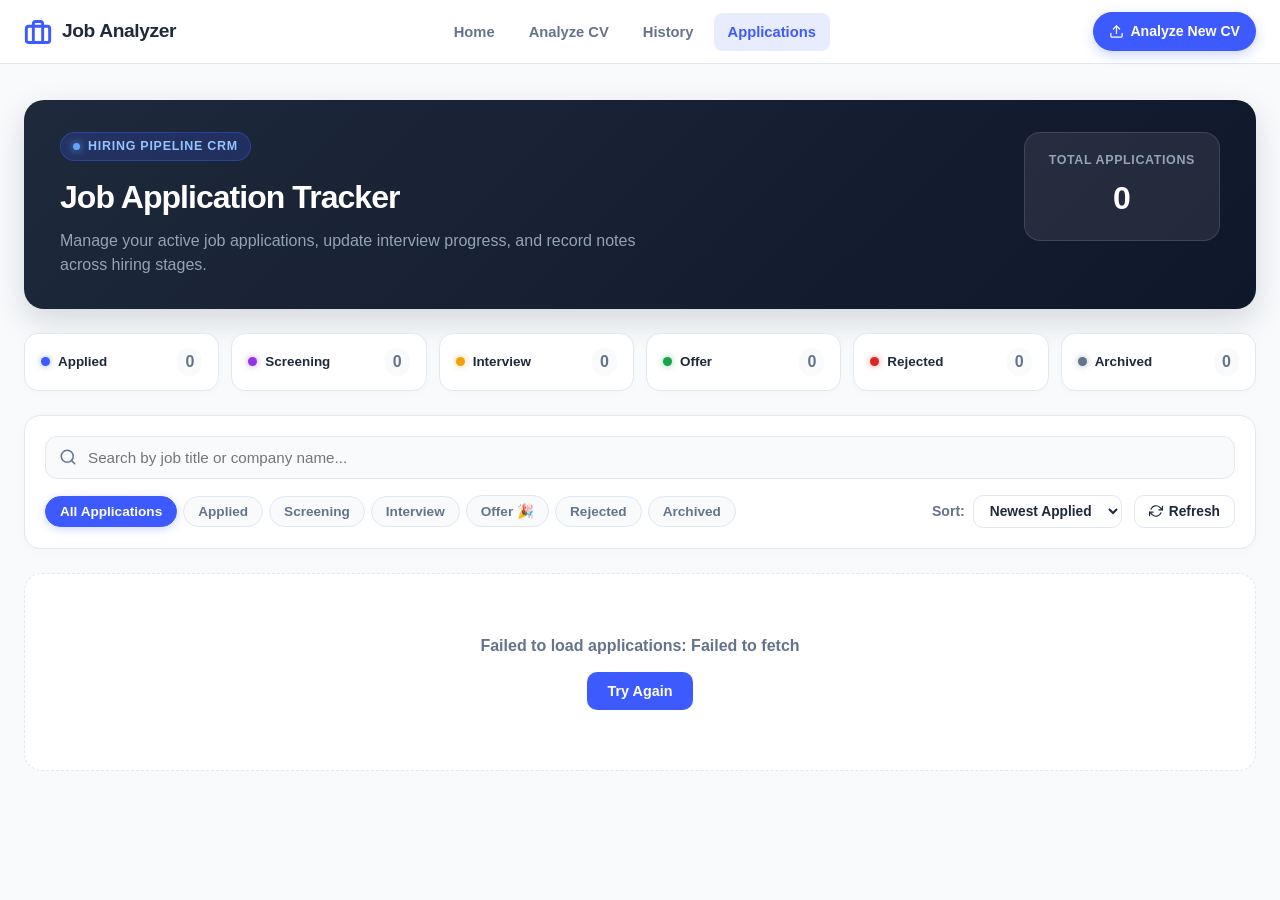
==== frontend/applicationsPage/applications.html @ bde25e2a "Implemented applications tracker" ====
<!DOCTYPE html>
<html lang="en">
<head>
    <meta charset="UTF-8">
    <meta name="viewport" content="width=device-width, initial-scale=1.0">
    <title>Application Tracker - Job Analyzer</title>
    <link rel="stylesheet" href="applications.css">
</head>
<body>
    <!-- Top Navigation Bar -->
    <header class="top-nav">
        <div class="nav-container">
            <a href="../homePage/home.html" class="brand" title="Back to Home">
                <svg class="brand-icon" viewBox="0 0 24 24" fill="none" stroke="currentColor" stroke-width="2.5" stroke-linecap="round" stroke-linejoin="round">
                    <rect x="2" y="7" width="20" height="14" rx="2" ry="2"></rect>
                    <path d="M16 21V5a2 2 0 0 0-2-2h-4a2 2 0 0 0-2 2v16"></path>
                </svg>
                <span>Job Analyzer</span>
            </a>

            <nav class="nav-links">
                <a href="../homePage/home.html" class="nav-link">Home</a>
                <a href="../homePage/analyzer.html" class="nav-link">Analyze CV</a>
                <a href="../historyPage/history.html" class="nav-link">History</a>
                <a href="applications.html" class="nav-link active">Applications</a>
            </nav>

            <div class="nav-actions">
                <a href="../homePage/analyzer.html" class="nav-btn analyzer-nav-btn">
                    <svg viewBox="0 0 24 24" fill="none" stroke="currentColor" stroke-width="2" stroke-linecap="round" stroke-linejoin="round">
                        <path d="M21 15v4a2 2 0 0 1-2 2H5a2 2 0 0 1-2-2v-4"></path>
                        <polyline points="17 8 12 3 7 8"></polyline>
                        <line x1="12" y1="3" x2="12" y2="15"></line>
                    </svg>
                    Analyze New CV
                </a>
            </div>
        </div>
    </header>

    <main class="page-shell">
        <!-- Hero Section -->
        <header class="tracker-hero">
            <div class="hero-text">
                <div class="hero-pill">
                    <span class="pulse-dot"></span>
                    <span>Hiring Pipeline CRM</span>
                </div>
                <h1>Job Application Tracker</h1>
                <p>Manage your active job applications, update interview progress, and record notes across hiring stages.</p>
            </div>
            <div class="hero-stats">
                <div class="stat-badge">
                    <span class="stat-label">Total Applications</span>
                    <span id="totalCount" class="stat-value">0</span>
                </div>
            </div>
        </header>

        <!-- Pipeline Stage Summary Bar -->
        <section class="pipeline-summary-strip">
            <div class="stage-metric" data-stage="APPLIED">
                <span class="stage-dot dot-applied"></span>
                <span class="stage-name">Applied</span>
                <span id="countApplied" class="stage-count">0</span>
            </div>
            <div class="stage-metric" data-stage="SCREENING">
                <span class="stage-dot dot-screening"></span>
                <span class="stage-name">Screening</span>
                <span id="countScreening" class="stage-count">0</span>
            </div>
            <div class="stage-metric" data-stage="INTERVIEW">
                <span class="stage-dot dot-interview"></span>
                <span class="stage-name">Interview</span>
                <span id="countInterview" class="stage-count">0</span>
            </div>
            <div class="stage-metric" data-stage="OFFER">
                <span class="stage-dot dot-offer"></span>
                <span class="stage-name">Offer</span>
                <span id="countOffer" class="stage-count">0</span>
            </div>
            <div class="stage-metric" data-stage="REJECTED">
                <span class="stage-dot dot-rejected"></span>
                <span class="stage-name">Rejected</span>
                <span id="countRejected" class="stage-count">0</span>
            </div>
            <div class="stage-metric" data-stage="ARCHIVED">
                <span class="stage-dot dot-archived"></span>
                <span class="stage-name">Archived</span>
                <span id="countArchived" class="stage-count">0</span>
            </div>
        </section>

        <!-- Controls & Filters Section -->
        <section class="controls-panel">
            <div class="search-box">
                <svg class="search-icon" viewBox="0 0 24 24" fill="none" stroke="currentColor" stroke-width="2" stroke-linecap="round" stroke-linejoin="round">
                    <circle cx="11" cy="11" r="8"></circle>
                    <line x1="21" y1="21" x2="16.65" y2="16.65"></line>
                </svg>
                <input type="text" id="searchInput" placeholder="Search by job title or company name..." autocomplete="off">
                <button type="button" id="clearSearchBtn" class="clear-search-btn" title="Clear search" aria-label="Clear search" style="display: none;">
                    &times;
                </button>
            </div>

            <div class="filters-row">
                <div class="filter-group" aria-label="Filter applications by stage">
                    <button class="filter-btn active" data-status="all" type="button">All Applications</button>
                    <button class="filter-btn" data-status="APPLIED" type="button">Applied</button>
                    <button class="filter-btn" data-status="SCREENING" type="button">Screening</button>
                    <button class="filter-btn" data-status="INTERVIEW" type="button">Interview</button>
                    <button class="filter-btn" data-status="OFFER" type="button">Offer 🎉</button>
                    <button class="filter-btn" data-status="REJECTED" type="button">Rejected</button>
                    <button class="filter-btn" data-status="ARCHIVED" type="button">Archived</button>
                </div>

                <div class="controls-right">
                    <div class="sort-wrapper">
                        <label for="sortSelect" class="sort-label">Sort:</label>
                        <select id="sortSelect" class="sort-select">
                            <option value="appliedAt,desc">Newest Applied</option>
                            <option value="appliedAt,asc">Oldest Applied</option>
                            <option value="companyName,asc">Company (A–Z)</option>
                            <option value="jobTitle,asc">Job Title (A–Z)</option>
                        </select>
                    </div>

                    <button type="button" id="refreshBtn" class="refresh-btn" title="Refresh application list">
                        <svg viewBox="0 0 24 24" fill="none" stroke="currentColor" stroke-width="2" stroke-linecap="round" stroke-linejoin="round">
                            <polyline points="23 4 23 10 17 10"></polyline>
                            <polyline points="1 20 1 14 7 14"></polyline>
                            <path d="M3.51 9a9 9 0 0 1 14.85-3.36L23 10M1 14l4.64 4.36A9 9 0 0 0 20.49 15"></path>
                        </svg>
                        Refresh
                    </button>
                </div>
            </div>
        </section>

        <!-- Applications Cards List -->
        <section id="resultsContainer" class="applications-container" aria-live="polite">
            <div class="empty-state">Loading applications...</div>
        </section>

        <!-- Pagination Bar -->
        <footer id="paginationNav" class="pagination-bar" style="display: none;">
            <div class="pagination-info">
                <span id="pageInfoText">Page 1 of 1</span>
            </div>

            <div class="pagination-controls">
                <button type="button" id="firstPageBtn" class="page-nav-btn" title="First Page" disabled>&laquo;</button>
                <button type="button" id="prevPageBtn" class="page-nav-btn" title="Previous Page" disabled>&lsaquo;</button>
                <div id="pageNumberButtons" class="page-numbers"></div>
                <button type="button" id="nextPageBtn" class="page-nav-btn" title="Next Page" disabled>&rsaquo;</button>
                <button type="button" id="lastPageBtn" class="page-nav-btn" title="Last Page" disabled>&raquo;</button>
            </div>

            <div class="page-size-selector">
                <label for="pageSizeSelect">Per page:</label>
                <select id="pageSizeSelect" class="page-size-select">
                    <option value="10">10</option>
                    <option value="20" selected>20</option>
                    <option value="50">50</option>
                </select>
            </div>
        </footer>
    </main>

    <div id="appToast" class="app-toast" role="alert" aria-live="assertive"></div>

    <script src="applications.js"></script>
</body>
</html>
---- frontend/applicationsPage/applications.css ----
:root {
    --primary: #3d5afe;
    --primary-dark: #2a3eb1;
    --primary-light: #e8ecff;
    --bg-dark: #0f172a;
    --card: #ffffff;
    --border: #e2e8f0;
    --text: #1e293b;
    --muted: #64748b;
    --app-bg: #f8fafc;
    --success: #16a34a;
    --warning: #f59e0b;
    --danger: #dc2626;
    --purple: #9333ea;
}

* {
    box-sizing: border-box;
    margin: 0;
    padding: 0;
}

body {
    font-family: -apple-system, BlinkMacSystemFont, "Segoe UI", Roboto, "Helvetica Neue", Arial, sans-serif;
    background-color: var(--app-bg);
    color: var(--text);
    line-height: 1.5;
    min-height: 100vh;
}

/* Navigation Bar */
.top-nav {
    position: sticky;
    top: 0;
    z-index: 100;
    background: rgba(255, 255, 255, 0.92);
    backdrop-filter: blur(12px);
    border-bottom: 1px solid var(--border);
}

.nav-container {
    max-width: 1280px;
    margin: 0 auto;
    padding: 12px 24px;
    display: flex;
    align-items: center;
    justify-content: space-between;
    gap: 20px;
}

.brand {
    display: flex;
    align-items: center;
    gap: 10px;
    text-decoration: none;
    color: var(--text);
    font-weight: 800;
    font-size: 1.2rem;
    letter-spacing: -0.02em;
}

.brand-icon {
    width: 28px;
    height: 28px;
    color: var(--primary);
}

.nav-links {
    display: flex;
    align-items: center;
    gap: 6px;
}

.nav-link {
    text-decoration: none;
    color: var(--muted);
    font-weight: 600;
    font-size: 0.92rem;
    padding: 8px 14px;
    border-radius: 8px;
    transition: all 0.2s ease;
}

.nav-link:hover {
    color: var(--text);
    background: var(--primary-light);
}

.nav-link.active {
    color: var(--primary);
    background: var(--primary-light);
}

.nav-actions .analyzer-nav-btn {
    display: inline-flex;
    align-items: center;
    gap: 6px;
    text-decoration: none;
    background: var(--primary);
    color: #fff;
    font-weight: 700;
    font-size: 0.88rem;
    padding: 9px 16px;
    border-radius: 999px;
    transition: all 0.2s ease;
    box-shadow: 0 4px 12px rgba(61, 90, 254, 0.25);
}

.nav-actions .analyzer-nav-btn:hover {
    background: var(--primary-dark);
    transform: translateY(-1px);
    box-shadow: 0 6px 16px rgba(61, 90, 254, 0.35);
}

.nav-actions .analyzer-nav-btn svg {
    width: 15px;
    height: 15px;
}

/* Page Shell */
.page-shell {
    max-width: 1280px;
    margin: 0 auto;
    padding: 36px 24px 80px;
    display: flex;
    flex-direction: column;
    gap: 24px;
}

/* Hero Section */
.tracker-hero {
    display: flex;
    align-items: flex-start;
    justify-content: space-between;
    gap: 24px;
    background: linear-gradient(135deg, #1e293b 0%, #0f172a 100%);
    color: #ffffff;
    padding: 32px 36px;
    border-radius: 20px;
    box-shadow: 0 12px 32px rgba(15, 23, 42, 0.15);
}

.hero-pill {
    display: inline-flex;
    align-items: center;
    gap: 8px;
    background: rgba(61, 90, 254, 0.2);
    border: 1px solid rgba(61, 90, 254, 0.4);
    color: #93c5fd;
    font-size: 0.78rem;
    font-weight: 700;
    text-transform: uppercase;
    letter-spacing: 0.06em;
    padding: 4px 12px;
    border-radius: 999px;
    margin-bottom: 12px;
}

.pulse-dot {
    width: 7px;
    height: 7px;
    background: #60a5fa;
    border-radius: 50%;
    box-shadow: 0 0 8px #60a5fa;
    animation: pulse 2s infinite;
}

@keyframes pulse {
    0%, 100% { opacity: 1; transform: scale(1); }
    50% { opacity: 0.4; transform: scale(0.85); }
}

.hero-text h1 {
    font-size: 2rem;
    font-weight: 800;
    letter-spacing: -0.03em;
    margin-bottom: 8px;
}

.hero-text p {
    color: #94a3b8;
    font-size: 1rem;
    max-width: 600px;
    line-height: 1.5;
}

.hero-stats {
    display: flex;
    align-items: center;
}

.stat-badge {
    background: rgba(255, 255, 255, 0.08);
    border: 1px solid rgba(255, 255, 255, 0.12);
    padding: 18px 24px;
    border-radius: 16px;
    text-align: center;
    min-width: 160px;
}

.stat-label {
    display: block;
    font-size: 0.78rem;
    font-weight: 700;
    text-transform: uppercase;
    color: #94a3b8;
    letter-spacing: 0.05em;
    margin-bottom: 4px;
}

.stat-value {
    font-size: 2rem;
    font-weight: 900;
    color: #ffffff;
}

/* Pipeline Summary Strip */
.pipeline-summary-strip {
    display: grid;
    grid-template-columns: repeat(6, 1fr);
    gap: 12px;
}

.stage-metric {
    background: var(--card);
    border: 1px solid var(--border);
    border-radius: 14px;
    padding: 14px 16px;
    display: flex;
    align-items: center;
    justify-content: space-between;
    gap: 8px;
    box-shadow: 0 2px 8px rgba(0, 0, 0, 0.02);
    transition: all 0.2s ease;
    cursor: pointer;
}

.stage-metric:hover {
    transform: translateY(-2px);
    box-shadow: 0 6px 14px rgba(0, 0, 0, 0.05);
    border-color: var(--primary);
}

.stage-dot {
    width: 9px;
    height: 9px;
    border-radius: 50%;
    flex-shrink: 0;
}

.dot-applied { background: var(--primary); box-shadow: 0 0 6px rgba(61, 90, 254, 0.5); }
.dot-screening { background: var(--purple); box-shadow: 0 0 6px rgba(147, 51, 234, 0.5); }
.dot-interview { background: var(--warning); box-shadow: 0 0 6px rgba(245, 158, 11, 0.5); }
.dot-offer { background: var(--success); box-shadow: 0 0 6px rgba(22, 163, 74, 0.5); }
.dot-rejected { background: var(--danger); box-shadow: 0 0 6px rgba(220, 38, 38, 0.5); }
.dot-archived { background: var(--muted); box-shadow: 0 0 6px rgba(100, 116, 139, 0.5); }

.stage-name {
    font-size: 0.84rem;
    font-weight: 700;
    color: var(--text);
    flex: 1;
}

.stage-count {
    font-size: 1rem;
    font-weight: 800;
    color: var(--muted);
    background: var(--app-bg);
    padding: 2px 8px;
    border-radius: 999px;
}

/* Controls Panel */
.controls-panel {
    background: var(--card);
    border: 1px solid var(--border);
    border-radius: 16px;
    padding: 20px;
    display: flex;
    flex-direction: column;
    gap: 16px;
    box-shadow: 0 4px 16px rgba(0, 0, 0, 0.02);
}

.search-box {
    position: relative;
    width: 100%;
}

.search-icon {
    position: absolute;
    left: 14px;
    top: 50%;
    transform: translateY(-50%);
    width: 18px;
    height: 18px;
    color: var(--muted);
    pointer-events: none;
}

.search-box input {
    width: 100%;
    padding: 12px 40px 12px 42px;
    border: 1px solid var(--border);
    border-radius: 12px;
    font-size: 0.95rem;
    background: var(--app-bg);
    color: var(--text);
    outline: none;
    transition: all 0.2s ease;
}

.search-box input:focus {
    background: #ffffff;
    border-color: var(--primary);
    box-shadow: 0 0 0 3px rgba(61, 90, 254, 0.15);
}

.clear-search-btn {
    position: absolute;
    right: 12px;
    top: 50%;
    transform: translateY(-50%);
    background: transparent;
    border: none;
    font-size: 1.2rem;
    color: var(--muted);
    cursor: pointer;
    line-height: 1;
    padding: 4px;
}

.filters-row {
    display: flex;
    align-items: center;
    justify-content: space-between;
    gap: 16px;
    flex-wrap: wrap;
}

.filter-group {
    display: flex;
    align-items: center;
    gap: 6px;
    flex-wrap: wrap;
}

.filter-btn {
    background: var(--app-bg);
    border: 1px solid var(--border);
    color: var(--muted);
    padding: 7px 14px;
    border-radius: 999px;
    font-size: 0.85rem;
    font-weight: 700;
    cursor: pointer;
    transition: all 0.2s ease;
}

.filter-btn:hover {
    color: var(--text);
    border-color: #cbd5e1;
    background: #ffffff;
}

.filter-btn.active {
    background: var(--primary);
    border-color: var(--primary);
    color: #ffffff;
    box-shadow: 0 2px 8px rgba(61, 90, 254, 0.25);
}

.controls-right {
    display: flex;
    align-items: center;
    gap: 12px;
}

.sort-wrapper {
    display: flex;
    align-items: center;
    gap: 8px;
    font-size: 0.88rem;
    font-weight: 600;
    color: var(--muted);
}

.sort-select {
    padding: 7px 12px;
    border-radius: 10px;
    border: 1px solid var(--border);
    background: #ffffff;
    font-size: 0.86rem;
    font-weight: 600;
    color: var(--text);
    outline: none;
    cursor: pointer;
}

.refresh-btn {
    display: inline-flex;
    align-items: center;
    gap: 6px;
    padding: 8px 14px;
    border-radius: 10px;
    border: 1px solid var(--border);
    background: #ffffff;
    color: var(--text);
    font-size: 0.86rem;
    font-weight: 600;
    cursor: pointer;
    transition: all 0.2s ease;
}

.refresh-btn:hover {
    background: var(--app-bg);
    border-color: #cbd5e1;
}

.refresh-btn svg {
    width: 14px;
    height: 14px;
}

/* Applications Container & Cards */
.applications-container {
    display: grid;
    grid-template-columns: repeat(auto-fill, minmax(360px, 1fr));
    gap: 20px;
}

.app-card {
    background: var(--card);
    border: 1px solid var(--border);
    border-radius: 16px;
    padding: 22px;
    display: flex;
    flex-direction: column;
    gap: 14px;
    box-shadow: 0 4px 16px rgba(0, 0, 0, 0.03);
    transition: all 0.2s ease;
    position: relative;
}

.app-card:hover {
    transform: translateY(-2px);
    box-shadow: 0 10px 24px rgba(0, 0, 0, 0.06);
    border-color: #cbd5e1;
}

/* Stage Accents */
.app-card.stage-applied { border-left: 4px solid var(--primary); }
.app-card.stage-screening { border-left: 4px solid var(--purple); }
.app-card.stage-interview { border-left: 4px solid var(--warning); }
.app-card.stage-offer { border-left: 4px solid var(--success); background: linear-gradient(180deg, rgba(22, 163, 74, 0.03) 0%, #ffffff 100%); }
.app-card.stage-rejected { border-left: 4px solid var(--danger); opacity: 0.88; }
.app-card.stage-archived { border-left: 4px solid var(--muted); opacity: 0.8; }

.app-header {
    display: flex;
    align-items: flex-start;
    justify-content: space-between;
    gap: 12px;
}

.app-title-group {
    flex: 1;
    display: flex;
    flex-direction: column;
    gap: 4px;
}

.app-job-title {
    font-size: 1.12rem;
    font-weight: 800;
    color: var(--text);
    line-height: 1.35;
    word-break: break-word;
}

.app-company-name {
    display: inline-flex;
    align-items: center;
    gap: 6px;
    font-size: 0.9rem;
    font-weight: 600;
    color: var(--primary);
}

.app-company-name svg {
    width: 14px;
    height: 14px;
    flex-shrink: 0;
}

.app-date-meta {
    display: inline-flex;
    align-items: center;
    gap: 6px;
    font-size: 0.8rem;
    color: var(--muted);
    font-weight: 500;
}

.app-date-meta svg {
    width: 13px;
    height: 13px;
}

/* Status Stage Badge */
.stage-badge {
    display: inline-flex;
    align-items: center;
    gap: 6px;
    padding: 5px 12px;
    border-radius: 999px;
    font-size: 0.78rem;
    font-weight: 800;
    text-transform: uppercase;
    letter-spacing: 0.04em;
    white-space: nowrap;
}

.stage-badge.badge-applied { background: rgba(61, 90, 254, 0.1); color: var(--primary); border: 1px solid rgba(61, 90, 254, 0.3); }
.stage-badge.badge-screening { background: rgba(147, 51, 234, 0.1); color: var(--purple); border: 1px solid rgba(147, 51, 234, 0.3); }
.stage-badge.badge-interview { background: rgba(245, 158, 11, 0.1); color: #d97706; border: 1px solid rgba(245, 158, 11, 0.35); }
.stage-badge.badge-offer { background: rgba(22, 163, 74, 0.12); color: var(--success); border: 1px solid rgba(22, 163, 74, 0.35); }
.stage-badge.badge-rejected { background: rgba(220, 38, 38, 0.1); color: var(--danger); border: 1px solid rgba(220, 38, 38, 0.3); }
.stage-badge.badge-archived { background: rgba(100, 116, 139, 0.1); color: var(--muted); border: 1px solid rgba(100, 116, 139, 0.3); }

/* Notes Section */
.app-notes-section {
    background: var(--app-bg);
    border: 1px solid var(--border);
    border-radius: 12px;
    padding: 12px 14px;
    display: flex;
    flex-direction: column;
    gap: 8px;
}

.notes-header {
    display: flex;
    align-items: center;
    justify-content: space-between;
    font-size: 0.8rem;
    font-weight: 700;
    color: var(--muted);
    text-transform: uppercase;
    letter-spacing: 0.04em;
}

.edit-notes-btn {
    background: transparent;
    border: none;
    color: var(--primary);
    font-size: 0.82rem;
    font-weight: 700;
    cursor: pointer;
    display: inline-flex;
    align-items: center;
    gap: 4px;
    padding: 2px 6px;
    border-radius: 6px;
    transition: all 0.2s ease;
}

.edit-notes-btn:hover {
    background: var(--primary-light);
}

.notes-content-text {
    font-size: 0.88rem;
    color: var(--text);
    line-height: 1.45;
    white-space: pre-wrap;
    word-break: break-word;
}

.notes-content-empty {
    font-size: 0.85rem;
    color: #94a3b8;
    font-style: italic;
}

/* Notes Inline Editor */
.notes-editor {
    display: none;
    flex-direction: column;
    gap: 8px;
}

.notes-editor.active {
    display: flex;
}

.notes-textarea {
    width: 100%;
    min-height: 70px;
    padding: 10px;
    border-radius: 8px;
    border: 1px solid var(--border);
    background: #ffffff;
    font-family: inherit;
    font-size: 0.88rem;
    color: var(--text);
    outline: none;
    resize: vertical;
}

.notes-textarea:focus {
    border-color: var(--primary);
    box-shadow: 0 0 0 3px rgba(61, 90, 254, 0.15);
}

.notes-editor-actions {
    display: flex;
    align-items: center;
    justify-content: flex-end;
    gap: 8px;
}

.btn-save-note {
    background: var(--primary);
    color: #ffffff;
    border: none;
    padding: 6px 14px;
    border-radius: 8px;
    font-size: 0.82rem;
    font-weight: 700;
    cursor: pointer;
    transition: all 0.2s ease;
}

.btn-save-note:hover {
    background: var(--primary-dark);
}

.btn-cancel-note {
    background: transparent;
    border: 1px solid var(--border);
    color: var(--muted);
    padding: 6px 12px;
    border-radius: 8px;
    font-size: 0.82rem;
    font-weight: 600;
    cursor: pointer;
}

.btn-cancel-note:hover {
    background: #ffffff;
    color: var(--text);
}

/* Actions Row */
.app-actions-row {
    display: flex;
    align-items: center;
    gap: 10px;
    margin-top: auto;
    padding-top: 6px;
}

.app-link-btn {
    flex: 1;
    display: inline-flex;
    align-items: center;
    justify-content: center;
    gap: 6px;
    padding: 10px 14px;
    border-radius: 10px;
    background: var(--primary);
    color: #ffffff;
    text-decoration: none;
    font-weight: 700;
    font-size: 0.88rem;
    transition: all 0.2s ease;
}

.app-link-btn:hover {
    background: var(--primary-dark);
    transform: translateY(-1px);
}

.app-link-btn svg {
    width: 14px;
    height: 14px;
}

/* Quick Status Selector */
.app-status-select-wrap {
    position: relative;
    display: inline-flex;
    align-items: center;
}

.app-status-select {
    appearance: none;
    -webkit-appearance: none;
    padding: 10px 32px 10px 12px;
    border-radius: 10px;
    font-size: 0.84rem;
    font-weight: 700;
    cursor: pointer;
    border: 1px solid transparent;
    transition: all 0.2s ease;
    outline: none;
    background-repeat: no-repeat;
    background-position: right 10px center;
    background-size: 13px 13px;
    background-image: url("data:image/svg+xml,%3Csvg xmlns='http://www.w3.org/2000/svg' viewBox='0 0 24 24' fill='none' stroke='%23475569' stroke-width='2.5' stroke-linecap='round' stroke-linejoin='round'%3E%3Cpolyline points='6 9 12 15 18 9'%3E%3C/polyline%3E%3C/svg%3E");
}

.app-status-select.sel-applied { background-color: rgba(61, 90, 254, 0.08); border-color: rgba(61, 90, 254, 0.3); color: var(--primary); }
.app-status-select.sel-screening { background-color: rgba(147, 51, 234, 0.08); border-color: rgba(147, 51, 234, 0.3); color: var(--purple); }
.app-status-select.sel-interview { background-color: rgba(245, 158, 11, 0.08); border-color: rgba(245, 158, 11, 0.35); color: #d97706; }
.app-status-select.sel-offer { background-color: rgba(22, 163, 74, 0.1); border-color: rgba(22, 163, 74, 0.35); color: var(--success); }
.app-status-select.sel-rejected { background-color: rgba(220, 38, 38, 0.08); border-color: rgba(220, 38, 38, 0.3); color: var(--danger); }
.app-status-select.sel-archived { background-color: rgba(100, 116, 139, 0.08); border-color: rgba(100, 116, 139, 0.3); color: var(--muted); }

.app-status-select:disabled,
.app-status-select.is-updating {
    opacity: 0.6;
    cursor: wait;
}

/* Empty State */
.empty-state {
    grid-column: 1 / -1;
    background: var(--card);
    border: 1px dashed var(--border);
    border-radius: 18px;
    padding: 60px 24px;
    text-align: center;
    color: var(--muted);
    display: flex;
    flex-direction: column;
    align-items: center;
    gap: 14px;
}

.empty-state svg {
    width: 48px;
    height: 48px;
    color: #94a3b8;
}

.empty-state p {
    font-size: 1rem;
    font-weight: 600;
    max-width: 440px;
}

.empty-action-btn {
    display: inline-flex;
    align-items: center;
    gap: 8px;
    background: var(--primary);
    color: #ffffff;
    text-decoration: none;
    font-weight: 700;
    font-size: 0.9rem;
    padding: 11px 20px;
    border-radius: 10px;
    transition: all 0.2s ease;
    border: none;
    cursor: pointer;
}

.empty-action-btn:hover {
    background: var(--primary-dark);
    transform: translateY(-1px);
}

/* Pagination Bar */
.pagination-bar {
    display: flex;
    justify-content: space-between;
    align-items: center;
    gap: 14px;
    flex-wrap: wrap;
    background: var(--card);
    border: 1px solid var(--border);
    border-radius: 14px;
    padding: 12px 20px;
}

.pagination-info {
    font-size: 0.88rem;
    font-weight: 600;
    color: var(--muted);
}

.pagination-controls {
    display: flex;
    align-items: center;
    gap: 6px;
}

.page-nav-btn,
.page-num-btn {
    background: #ffffff;
    border: 1px solid var(--border);
    color: var(--text);
    min-width: 36px;
    height: 36px;
    padding: 0 8px;
    border-radius: 8px;
    font-size: 0.88rem;
    font-weight: 700;
    cursor: pointer;
    transition: all 0.2s ease;
}

.page-nav-btn:hover:not(:disabled),
.page-num-btn:hover:not(.active) {
    background: var(--app-bg);
    border-color: #cbd5e1;
}

.page-nav-btn:disabled {
    opacity: 0.4;
    cursor: not-allowed;
}

.page-num-btn.active {
    background: var(--primary);
    border-color: var(--primary);
    color: #ffffff;
}

.page-size-selector {
    display: flex;
    align-items: center;
    gap: 8px;
    font-size: 0.86rem;
    font-weight: 600;
    color: var(--muted);
}

.page-size-select {
    padding: 6px 10px;
    border-radius: 8px;
    border: 1px solid var(--border);
    background: #ffffff;
    font-size: 0.84rem;
    font-weight: 600;
    color: var(--text);
    outline: none;
    cursor: pointer;
}

/* Floating Toast */
.app-toast {
    position: fixed;
    bottom: 28px;
    right: 28px;
    display: flex;
    align-items: center;
    gap: 10px;
    padding: 12px 20px;
    border-radius: 12px;
    background: #0f172a;
    color: #ffffff;
    font-size: 0.9rem;
    font-weight: 600;
    box-shadow: 0 12px 32px rgba(0, 0, 0, 0.22);
    z-index: 1000;
    opacity: 0;
    transform: translateY(12px);
    transition: all 0.25s ease;
    pointer-events: none;
}

.app-toast.show {
    opacity: 1;
    transform: translateY(0);
}

.app-toast.success { border-left: 4px solid var(--success); }
.app-toast.error { border-left: 4px solid var(--danger); }
.app-toast.info { border-left: 4px solid var(--primary); }

/* Responsive */
@media (max-width: 1080px) {
    .pipeline-summary-strip {
        grid-template-columns: repeat(3, 1fr);
    }
}

@media (max-width: 768px) {
    .tracker-hero {
        flex-direction: column;
        padding: 24px 20px;
    }

    .pipeline-summary-strip {
        grid-template-columns: repeat(2, 1fr);
    }

    .applications-container {
        grid-template-columns: 1fr;
    }

    .filters-row {
        flex-direction: column;
        align-items: flex-start;
    }

    .controls-right {
        width: 100%;
        justify-content: space-between;
    }

    .pagination-bar {
        flex-direction: column;
        align-items: center;
    }
}
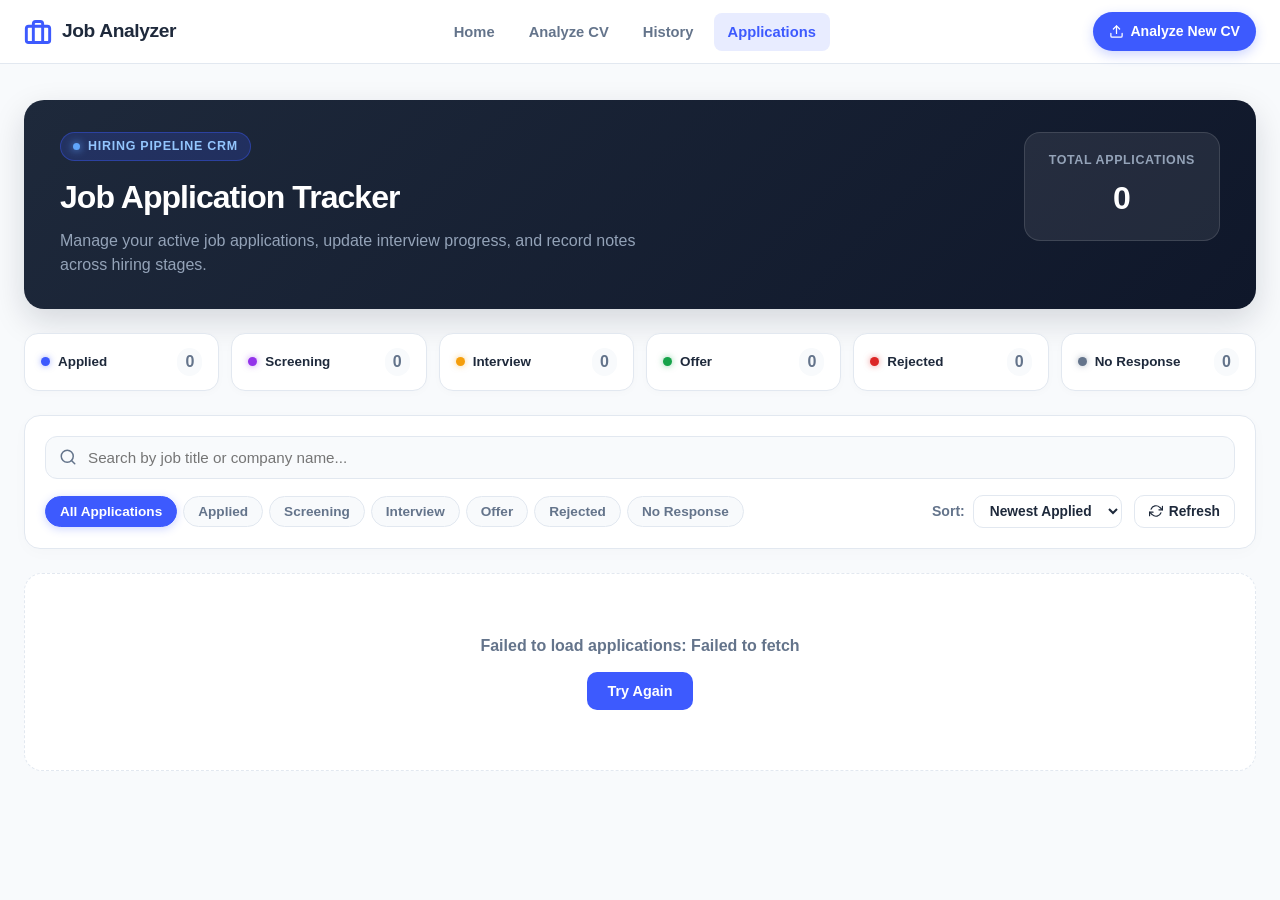
==== commit c0ab4ad8: "Showing statuses in analyzer. Added NO_RESPONSE status instead of ARCHIVED" ====
--- a/frontend/applicationsPage/applications.html
+++ b/frontend/applicationsPage/applications.html
@@ -84,10 +84,10 @@
                 <span class="stage-name">Rejected</span>
                 <span id="countRejected" class="stage-count">0</span>
             </div>
-            <div class="stage-metric" data-stage="ARCHIVED">
-                <span class="stage-dot dot-archived"></span>
-                <span class="stage-name">Archived</span>
-                <span id="countArchived" class="stage-count">0</span>
+            <div class="stage-metric" data-stage="NO_RESPONSE">
+                <span class="stage-dot dot-no_response"></span>
+                <span class="stage-name">No Response</span>
+                <span id="countNoResponse" class="stage-count">0</span>
             </div>
         </section>
 
@@ -110,9 +110,9 @@
                     <button class="filter-btn" data-status="APPLIED" type="button">Applied</button>
                     <button class="filter-btn" data-status="SCREENING" type="button">Screening</button>
                     <button class="filter-btn" data-status="INTERVIEW" type="button">Interview</button>
-                    <button class="filter-btn" data-status="OFFER" type="button">Offer 🎉</button>
+                    <button class="filter-btn" data-status="OFFER" type="button">Offer</button>
                     <button class="filter-btn" data-status="REJECTED" type="button">Rejected</button>
-                    <button class="filter-btn" data-status="ARCHIVED" type="button">Archived</button>
+                    <button class="filter-btn" data-status="NO_RESPONSE" type="button">No Response</button>
                 </div>
 
                 <div class="controls-right">
--- a/frontend/applicationsPage/applications.css
+++ b/frontend/applicationsPage/applications.css
@@ -253,7 +253,7 @@
 .dot-interview { background: var(--warning); box-shadow: 0 0 6px rgba(245, 158, 11, 0.5); }
 .dot-offer { background: var(--success); box-shadow: 0 0 6px rgba(22, 163, 74, 0.5); }
 .dot-rejected { background: var(--danger); box-shadow: 0 0 6px rgba(220, 38, 38, 0.5); }
-.dot-archived { background: var(--muted); box-shadow: 0 0 6px rgba(100, 116, 139, 0.5); }
+.dot-no_response, .dot-no-response { background: var(--muted); box-shadow: 0 0 6px rgba(100, 116, 139, 0.5); }
 
 .stage-name {
     font-size: 0.84rem;
@@ -455,7 +455,7 @@
 .app-card.stage-interview { border-left: 4px solid var(--warning); }
 .app-card.stage-offer { border-left: 4px solid var(--success); background: linear-gradient(180deg, rgba(22, 163, 74, 0.03) 0%, #ffffff 100%); }
 .app-card.stage-rejected { border-left: 4px solid var(--danger); opacity: 0.88; }
-.app-card.stage-archived { border-left: 4px solid var(--muted); opacity: 0.8; }
+.app-card.stage-no_response, .app-card.stage-no-response { border-left: 4px solid var(--muted); opacity: 0.8; }
 
 .app-header {
     display: flex;
@@ -527,7 +527,7 @@
 .stage-badge.badge-interview { background: rgba(245, 158, 11, 0.1); color: #d97706; border: 1px solid rgba(245, 158, 11, 0.35); }
 .stage-badge.badge-offer { background: rgba(22, 163, 74, 0.12); color: var(--success); border: 1px solid rgba(22, 163, 74, 0.35); }
 .stage-badge.badge-rejected { background: rgba(220, 38, 38, 0.1); color: var(--danger); border: 1px solid rgba(220, 38, 38, 0.3); }
-.stage-badge.badge-archived { background: rgba(100, 116, 139, 0.1); color: var(--muted); border: 1px solid rgba(100, 116, 139, 0.3); }
+.stage-badge.badge-no_response, .stage-badge.badge-no-response { background: rgba(100, 116, 139, 0.1); color: var(--muted); border: 1px solid rgba(100, 116, 139, 0.3); }
 
 /* Notes Section */
 .app-notes-section {
@@ -717,7 +717,7 @@
 .app-status-select.sel-interview { background-color: rgba(245, 158, 11, 0.08); border-color: rgba(245, 158, 11, 0.35); color: #d97706; }
 .app-status-select.sel-offer { background-color: rgba(22, 163, 74, 0.1); border-color: rgba(22, 163, 74, 0.35); color: var(--success); }
 .app-status-select.sel-rejected { background-color: rgba(220, 38, 38, 0.08); border-color: rgba(220, 38, 38, 0.3); color: var(--danger); }
-.app-status-select.sel-archived { background-color: rgba(100, 116, 139, 0.08); border-color: rgba(100, 116, 139, 0.3); color: var(--muted); }
+.app-status-select.sel-no_response, .app-status-select.sel-no-response { background-color: rgba(100, 116, 139, 0.08); border-color: rgba(100, 116, 139, 0.3); color: var(--muted); }
 
 .app-status-select:disabled,
 .app-status-select.is-updating {
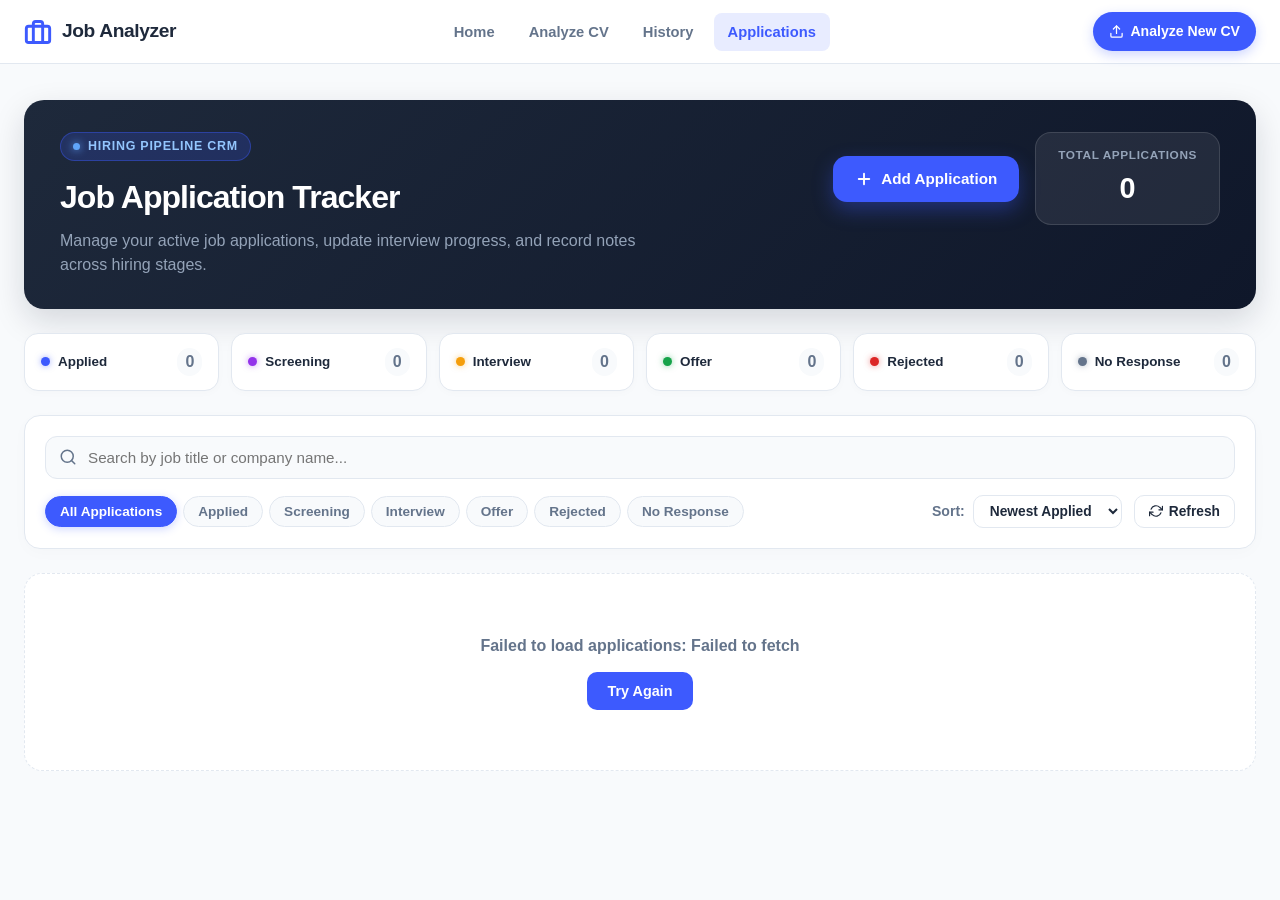
==== commit 24494541: "Implemented tracking applications from external portals" ====
--- a/frontend/applicationsPage/applications.html
+++ b/frontend/applicationsPage/applications.html
@@ -49,7 +49,14 @@
                 <h1>Job Application Tracker</h1>
                 <p>Manage your active job applications, update interview progress, and record notes across hiring stages.</p>
             </div>
-            <div class="hero-stats">
+            <div class="hero-actions">
+                <button type="button" id="openAddModalBtn" class="btn-primary-hero" title="Add application from LinkedIn or other external portal">
+                    <svg viewBox="0 0 24 24" fill="none" stroke="currentColor" stroke-width="2.5" stroke-linecap="round" stroke-linejoin="round">
+                        <line x1="12" y1="5" x2="12" y2="19"></line>
+                        <line x1="5" y1="12" x2="19" y2="12"></line>
+                    </svg>
+                    <span>Add Application</span>
+                </button>
                 <div class="stat-badge">
                     <span class="stat-label">Total Applications</span>
                     <span id="totalCount" class="stat-value">0</span>
@@ -168,6 +175,71 @@
         </footer>
     </main>
 
+    <!-- Add Application Modal Window -->
+    <div id="addAppModal" class="modal-overlay" aria-hidden="true" role="dialog" aria-labelledby="modalTitle">
+        <div class="modal-container">
+            <div class="modal-header">
+                <div class="modal-title-group">
+                    <div class="modal-badge">
+                        <svg viewBox="0 0 24 24" fill="none" stroke="currentColor" stroke-width="2.5" stroke-linecap="round" stroke-linejoin="round">
+                            <line x1="12" y1="5" x2="12" y2="19"></line>
+                            <line x1="5" y1="12" x2="19" y2="12"></line>
+                        </svg>
+                        <span>External Application</span>
+                    </div>
+                    <h2 id="modalTitle" class="modal-title">Add Job Application</h2>
+                    <p class="modal-subtitle">Track vacancies applied via LinkedIn, Indeed, direct company sites, or other portals.</p>
+                </div>
+                <button type="button" id="closeAddModalBtn" class="modal-close-btn" aria-label="Close dialog">&times;</button>
+            </div>
+
+            <form id="addAppForm" class="modal-form" novalidate>
+                <div id="modalErrorAlert" class="modal-error-alert" style="display: none;" role="alert"></div>
+
+                <div class="form-group">
+                    <label for="modalJobTitle" class="form-label">
+                        Job Title <span class="required-star">*</span>
+                    </label>
+                    <input type="text" id="modalJobTitle" class="form-input" placeholder="e.g. Senior Java Engineer" required autocomplete="off">
+                    <span class="field-validation-msg" id="jobTitleError"></span>
+                </div>
+
+                <div class="form-group">
+                    <label for="modalCompanyName" class="form-label">
+                        Company Name <span class="required-star">*</span>
+                    </label>
+                    <input type="text" id="modalCompanyName" class="form-input" placeholder="e.g. Google, Spotify, Revolut" required autocomplete="off">
+                    <span class="field-validation-msg" id="companyNameError"></span>
+                </div>
+
+                <div class="form-group">
+                    <label for="modalOfferUrl" class="form-label">
+                        Offer URL <span class="required-star">*</span>
+                    </label>
+                    <input type="url" id="modalOfferUrl" class="form-input" placeholder="https://www.linkedin.com/jobs/view/..." required autocomplete="off">
+                    <span class="field-validation-msg" id="offerUrlError"></span>
+                </div>
+
+                <div class="form-group">
+                    <label for="modalNotes" class="form-label">
+                        Notes <span class="optional-tag">(optional)</span>
+                    </label>
+                    <textarea id="modalNotes" class="form-textarea" rows="3" placeholder="e.g. Applied via LinkedIn referral, HR contact is Anna, target salary 150k PLN..."></textarea>
+                </div>
+
+                <div class="modal-actions">
+                    <button type="button" id="cancelAddModalBtn" class="modal-btn modal-btn-secondary">Cancel</button>
+                    <button type="submit" id="submitAddModalBtn" class="modal-btn modal-btn-primary">
+                        <svg viewBox="0 0 24 24" fill="none" stroke="currentColor" stroke-width="2.5" stroke-linecap="round" stroke-linejoin="round">
+                            <polyline points="20 6 9 17 4 12"></polyline>
+                        </svg>
+                        <span>Save Application</span>
+                    </button>
+                </div>
+            </form>
+        </div>
+    </div>
+
     <div id="appToast" class="app-toast" role="alert" aria-live="assertive"></div>
 
     <script src="applications.js"></script>
--- a/frontend/applicationsPage/applications.css
+++ b/frontend/applicationsPage/applications.css
@@ -184,32 +184,61 @@
     line-height: 1.5;
 }
 
-.hero-stats {
-    display: flex;
-    align-items: center;
+.hero-actions {
+    display: flex;
+    align-items: center;
+    gap: 16px;
+    flex-wrap: wrap;
+}
+
+.btn-primary-hero {
+    display: inline-flex;
+    align-items: center;
+    gap: 8px;
+    background: var(--primary);
+    color: #ffffff;
+    border: none;
+    padding: 14px 22px;
+    border-radius: 14px;
+    font-size: 0.95rem;
+    font-weight: 700;
+    cursor: pointer;
+    transition: all 0.2s ease;
+    box-shadow: 0 8px 20px rgba(61, 90, 254, 0.35);
+}
+
+.btn-primary-hero:hover {
+    background: var(--primary-dark);
+    transform: translateY(-2px);
+    box-shadow: 0 12px 26px rgba(61, 90, 254, 0.45);
+}
+
+.btn-primary-hero svg {
+    width: 18px;
+    height: 18px;
 }
 
 .stat-badge {
     background: rgba(255, 255, 255, 0.08);
     border: 1px solid rgba(255, 255, 255, 0.12);
-    padding: 18px 24px;
+    padding: 14px 22px;
     border-radius: 16px;
     text-align: center;
-    min-width: 160px;
+    min-width: 140px;
 }
 
 .stat-label {
     display: block;
-    font-size: 0.78rem;
+    font-size: 0.74rem;
     font-weight: 700;
     text-transform: uppercase;
     color: #94a3b8;
     letter-spacing: 0.05em;
-    margin-bottom: 4px;
+    margin-bottom: 2px;
 }
 
 .stat-value {
-    font-size: 2rem;
+    font-size: 1.8rem;
     font-weight: 900;
     color: #ffffff;
 }
@@ -882,6 +911,261 @@
 .app-toast.error { border-left: 4px solid var(--danger); }
 .app-toast.info { border-left: 4px solid var(--primary); }
 
+/* Modal Popup Window */
+.modal-overlay {
+    position: fixed;
+    top: 0;
+    left: 0;
+    width: 100%;
+    height: 100%;
+    background: rgba(15, 23, 42, 0.65);
+    backdrop-filter: blur(6px);
+    z-index: 1100;
+    display: flex;
+    align-items: center;
+    justify-content: center;
+    padding: 20px;
+    opacity: 0;
+    visibility: hidden;
+    pointer-events: none;
+    transition: opacity 0.25s ease, visibility 0.25s ease;
+}
+
+.modal-overlay.show {
+    opacity: 1;
+    visibility: visible;
+    pointer-events: auto;
+}
+
+.modal-container {
+    background: #ffffff;
+    border-radius: 20px;
+    max-width: 540px;
+    width: 100%;
+    padding: 28px 30px;
+    box-shadow: 0 24px 60px rgba(15, 23, 42, 0.28);
+    border: 1px solid var(--border);
+    transform: translateY(16px) scale(0.97);
+    transition: transform 0.25s cubic-bezier(0.16, 1, 0.3, 1);
+    max-height: 90vh;
+    overflow-y: auto;
+}
+
+.modal-overlay.show .modal-container {
+    transform: translateY(0) scale(1);
+}
+
+.modal-header {
+    display: flex;
+    align-items: flex-start;
+    justify-content: space-between;
+    gap: 16px;
+    margin-bottom: 20px;
+    padding-bottom: 16px;
+    border-bottom: 1px solid var(--border);
+}
+
+.modal-title-group {
+    flex: 1;
+}
+
+.modal-badge {
+    display: inline-flex;
+    align-items: center;
+    gap: 6px;
+    background: var(--primary-light);
+    color: var(--primary);
+    font-size: 0.76rem;
+    font-weight: 800;
+    text-transform: uppercase;
+    letter-spacing: 0.05em;
+    padding: 3px 10px;
+    border-radius: 999px;
+    margin-bottom: 6px;
+}
+
+.modal-badge svg {
+    width: 12px;
+    height: 12px;
+}
+
+.modal-title {
+    font-size: 1.35rem;
+    font-weight: 800;
+    color: var(--text);
+    letter-spacing: -0.02em;
+    margin: 0 0 4px;
+}
+
+.modal-subtitle {
+    font-size: 0.88rem;
+    color: var(--muted);
+    line-height: 1.4;
+    margin: 0;
+}
+
+.modal-close-btn {
+    background: transparent;
+    border: none;
+    font-size: 1.6rem;
+    line-height: 1;
+    color: var(--muted);
+    cursor: pointer;
+    padding: 4px;
+    border-radius: 8px;
+    transition: all 0.2s ease;
+}
+
+.modal-close-btn:hover {
+    color: var(--text);
+    background: var(--app-bg);
+}
+
+.modal-form {
+    display: flex;
+    flex-direction: column;
+    gap: 16px;
+}
+
+.modal-error-alert {
+    background: rgba(220, 38, 38, 0.08);
+    border: 1px solid rgba(220, 38, 38, 0.3);
+    color: var(--danger);
+    padding: 10px 14px;
+    border-radius: 10px;
+    font-size: 0.86rem;
+    font-weight: 600;
+    line-height: 1.45;
+}
+
+.form-group {
+    display: flex;
+    flex-direction: column;
+    gap: 6px;
+}
+
+.form-label {
+    font-size: 0.88rem;
+    font-weight: 700;
+    color: var(--text);
+    display: flex;
+    align-items: center;
+    gap: 4px;
+}
+
+.required-star {
+    color: var(--danger);
+    font-weight: 800;
+}
+
+.optional-tag {
+    font-size: 0.76rem;
+    font-weight: 500;
+    color: var(--muted);
+    margin-left: 2px;
+}
+
+.form-input,
+.form-textarea {
+    width: 100%;
+    padding: 11px 14px;
+    border-radius: 10px;
+    border: 1px solid var(--border);
+    background: var(--app-bg);
+    color: var(--text);
+    font-family: inherit;
+    font-size: 0.92rem;
+    outline: none;
+    transition: all 0.2s ease;
+}
+
+.form-input:focus,
+.form-textarea:focus {
+    background: #ffffff;
+    border-color: var(--primary);
+    box-shadow: 0 0 0 3px rgba(61, 90, 254, 0.15);
+}
+
+.form-input.has-error,
+.form-textarea.has-error {
+    border-color: var(--danger);
+    box-shadow: 0 0 0 3px rgba(220, 38, 38, 0.15);
+}
+
+.form-textarea {
+    resize: vertical;
+    min-height: 80px;
+}
+
+.field-validation-msg {
+    font-size: 0.8rem;
+    color: var(--danger);
+    font-weight: 600;
+    display: none;
+}
+
+.field-validation-msg.visible {
+    display: block;
+}
+
+.modal-actions {
+    display: flex;
+    align-items: center;
+    justify-content: flex-end;
+    gap: 10px;
+    margin-top: 10px;
+    padding-top: 14px;
+    border-top: 1px solid var(--border);
+}
+
+.modal-btn {
+    display: inline-flex;
+    align-items: center;
+    gap: 6px;
+    padding: 10px 18px;
+    border-radius: 10px;
+    font-size: 0.9rem;
+    font-weight: 700;
+    cursor: pointer;
+    transition: all 0.2s ease;
+}
+
+.modal-btn svg {
+    width: 16px;
+    height: 16px;
+}
+
+.modal-btn-secondary {
+    background: transparent;
+    border: 1px solid var(--border);
+    color: var(--muted);
+}
+
+.modal-btn-secondary:hover {
+    background: var(--app-bg);
+    color: var(--text);
+    border-color: #cbd5e1;
+}
+
+.modal-btn-primary {
+    background: var(--primary);
+    border: none;
+    color: #ffffff;
+    box-shadow: 0 4px 12px rgba(61, 90, 254, 0.25);
+}
+
+.modal-btn-primary:hover {
+    background: var(--primary-dark);
+    transform: translateY(-1px);
+    box-shadow: 0 6px 16px rgba(61, 90, 254, 0.35);
+}
+
+.modal-btn:disabled {
+    opacity: 0.6;
+    cursor: wait;
+    transform: none;
+}
+
 /* Responsive */
 @media (max-width: 1080px) {
     .pipeline-summary-strip {
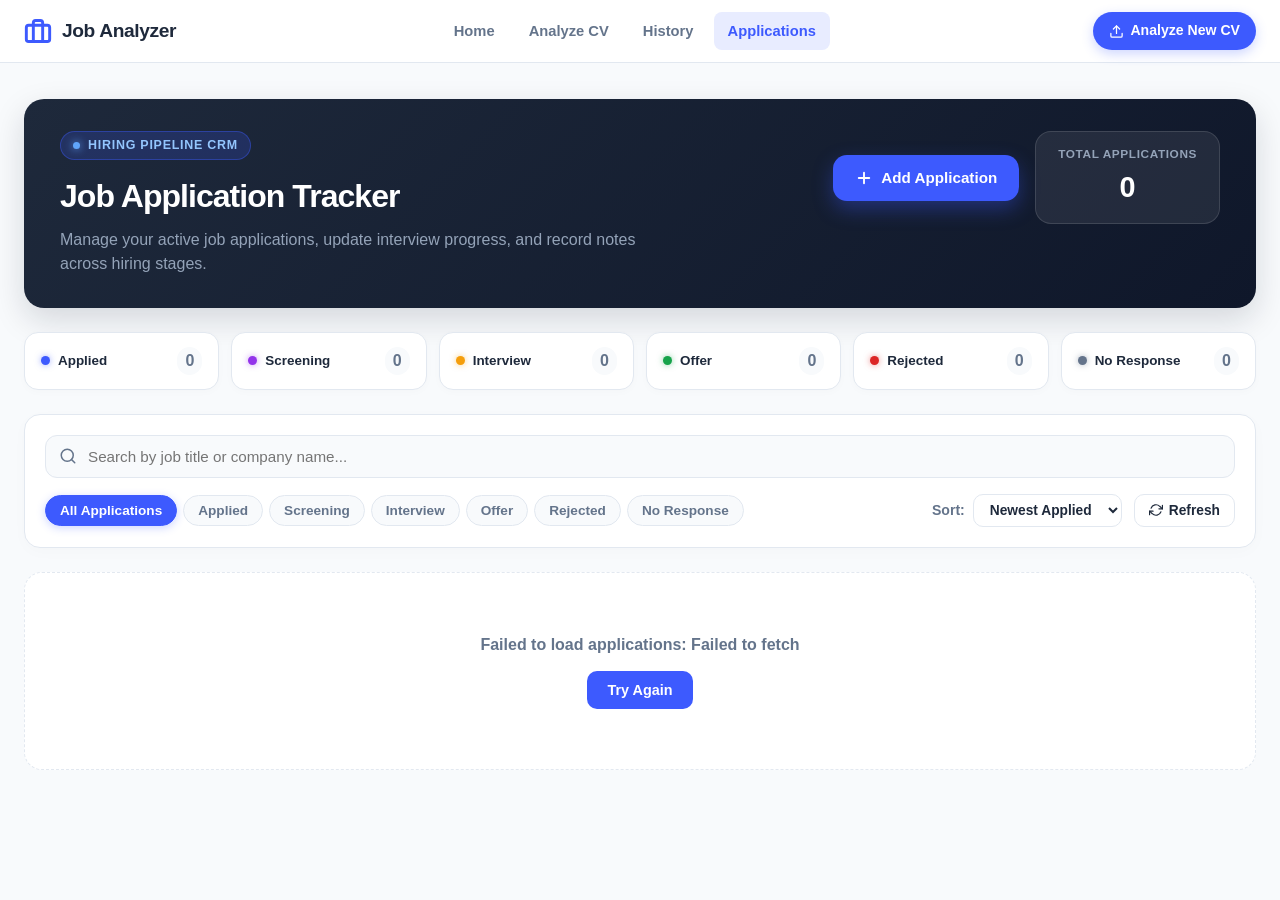
==== commit d061cc41: "Implemented authentication, added forms" ====
--- a/frontend/applicationsPage/applications.html
+++ b/frontend/applicationsPage/applications.html
@@ -5,6 +5,7 @@
     <meta name="viewport" content="width=device-width, initial-scale=1.0">
     <title>Application Tracker - Job Analyzer</title>
     <link rel="stylesheet" href="applications.css">
+    <link rel="stylesheet" href="../shared/auth-nav.css">
 </head>
 <body>
     <!-- Top Navigation Bar -->
@@ -242,6 +243,7 @@
 
     <div id="appToast" class="app-toast" role="alert" aria-live="assertive"></div>
 
+    <script src="../shared/auth-state.js"></script>
     <script src="applications.js"></script>
 </body>
 </html>
--- a/frontend/applicationsPage/applications.css
+++ b/frontend/applicationsPage/applications.css
@@ -91,19 +91,29 @@
     background: var(--primary-light);
 }
 
+.nav-actions {
+    display: flex;
+    align-items: center;
+    gap: 10px;
+    flex-shrink: 0;
+}
+
 .nav-actions .analyzer-nav-btn {
     display: inline-flex;
     align-items: center;
+    justify-content: center;
     gap: 6px;
     text-decoration: none;
     background: var(--primary);
     color: #fff;
     font-weight: 700;
     font-size: 0.88rem;
-    padding: 9px 16px;
+    padding: 0 16px;
+    height: 38px;
     border-radius: 999px;
     transition: all 0.2s ease;
     box-shadow: 0 4px 12px rgba(61, 90, 254, 0.25);
+    white-space: nowrap;
 }
 
 .nav-actions .analyzer-nav-btn:hover {
@@ -752,6 +762,55 @@
 .app-status-select.is-updating {
     opacity: 0.6;
     cursor: wait;
+}
+
+/* Delete Button */
+.app-delete-btn {
+    display: inline-flex;
+    align-items: center;
+    justify-content: center;
+    width: 38px;
+    height: 38px;
+    border-radius: 10px;
+    background: rgba(239, 68, 68, 0.08);
+    border: 1px solid rgba(239, 68, 68, 0.25);
+    color: #ef4444;
+    cursor: pointer;
+    transition: all 0.2s cubic-bezier(0.4, 0, 0.2, 1);
+    flex-shrink: 0;
+    padding: 0;
+}
+
+.app-delete-btn:hover {
+    background: #ef4444;
+    color: #ffffff;
+    border-color: #ef4444;
+    transform: translateY(-1px);
+    box-shadow: 0 4px 12px rgba(239, 68, 68, 0.25);
+}
+
+.app-delete-btn:active {
+    transform: translateY(0);
+}
+
+.app-delete-btn svg {
+    width: 16px;
+    height: 16px;
+    stroke: currentColor;
+    stroke-width: 2;
+    transition: transform 0.2s ease;
+}
+
+.app-delete-btn:hover svg {
+    transform: scale(1.1);
+}
+
+.app-delete-btn:disabled,
+.app-delete-btn.is-deleting {
+    opacity: 0.5;
+    cursor: not-allowed;
+    transform: none;
+    box-shadow: none;
 }
 
 /* Empty State */
